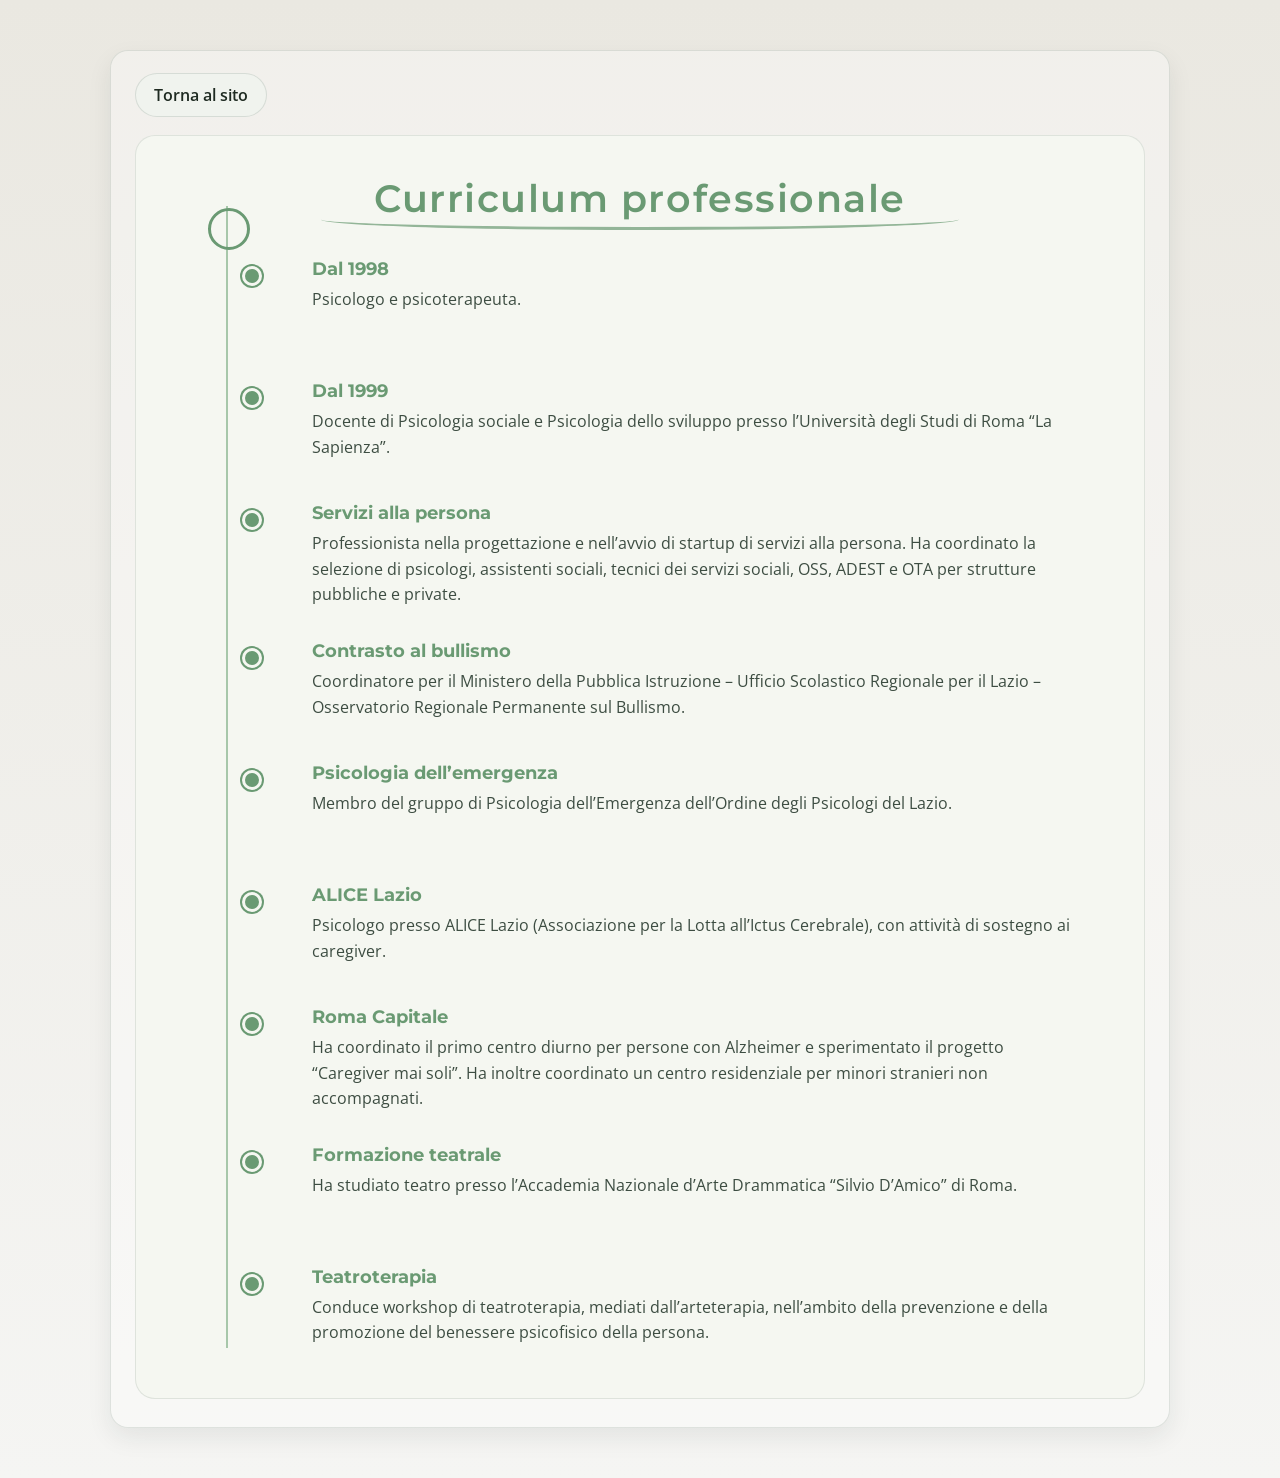
==== cv.html @ eeea7d8a "Add files via upload" ====
<!DOCTYPE html>
<html lang="it">
<head>
    <meta charset="UTF-8">
    <meta name="viewport" content="width=device-width, initial-scale=1.0">
    <title>Curriculum - Dr. Salvatore Traina</title>
    <link rel="preconnect" href="https://fonts.googleapis.com">
    <link rel="preconnect" href="https://fonts.gstatic.com" crossorigin>
    <link href="https://fonts.googleapis.com/css2?family=Montserrat:wght@400;500;600;700&family=Open+Sans:wght@300;400;600;700&display=swap" rel="stylesheet">
    <style>
        :root {
            --bg: #f3f3f0;
            --panel: #f5f7f1;
            --line: #b9d7b5;
            --green: #a7c7aa;
            --green-deep: #6a9a73;
            --text: #1e2a21;
            --muted: #3d4d42;
            --shadow: rgba(30, 42, 33, 0.08);
        }

        * { box-sizing: border-box; }

        body {
            margin: 0;
            font-family: 'Open Sans', sans-serif;
            background: linear-gradient(180deg, #eae8e1 0%, #f5f5f3 100%);
            color: var(--text);
        }

        .page {
            max-width: 1100px;
            margin: 30px auto;
            padding: 20px;
        }

        .cv-shell {
            background: rgba(255,255,255,0.35);
            border: 1px solid rgba(115, 136, 120, 0.2);
            border-radius: 18px;
            box-shadow: 0 10px 25px var(--shadow);
            padding: 22px 24px 28px;
        }

        .toolbar {
            display: flex;
            justify-content: space-between;
            align-items: center;
            margin-bottom: 18px;
            gap: 16px;
        }

        .btn {
            display: inline-flex;
            align-items: center;
            justify-content: center;
            text-decoration: none;
            border-radius: 999px;
            padding: 10px 18px;
            font-weight: 600;
            transition: 0.2s ease;
            border: 1px solid transparent;
        }

        .btn-home {
            background: #f0f3ee;
            border-color: rgba(69, 90, 74, 0.15);
            color: var(--text);
        }

        .btn-home:hover {
            background: #e6ece4;
        }

        .cv-card {
            background: var(--panel);
            border: 1px solid rgba(115, 136, 120, 0.18);
            border-radius: 20px;
            padding: 24px 24px 10px;
            position: relative;
            overflow: hidden;
        }

        .cv-card::before {
            content: "";
            position: absolute;
            left: 90px;
            top: 70px;
            bottom: 50px;
            width: 2px;
            background: linear-gradient(180deg, var(--green) 0%, var(--green) 100%);
        }

        .cv-card::after {
            content: "";
            position: absolute;
            left: 72px;
            top: 72px;
            width: 36px;
            height: 36px;
            border: 3px solid var(--green-deep);
            border-radius: 50%;
            background: transparent;
            transform: rotate(45deg);
        }

        h1 {
            font-family: 'Montserrat', sans-serif;
            font-size: clamp(2.2rem, 3vw, 3.4rem);
            line-height: 1.1;
            text-align: center;
            margin: 18px 0 18px;
            color: var(--green-deep);
            letter-spacing: 0.04em;
            font-weight: 600;
            position: relative;
        }

        h1 .cap {
            display: inline-block;
            position: relative;
        }

        h1 .cap::before {
            content: "";
            position: absolute;
            left: 50%;
            transform: translateX(-50%);
            bottom: -10px;
            width: 120%;
            height: 18px;
            border: 3px solid rgba(106, 154, 115, 0.7);
            border-top: 0;
            border-left: 0;
            border-right: 0;
            border-radius: 50%;
        }

        .timeline {
            position: relative;
            margin-left: 120px;
            padding-top: 20px;
        }

        .item {
            position: relative;
            padding-left: 32px;
            margin-bottom: 32px;
            min-height: 90px;
        }

        .item::before {
            content: "";
            position: absolute;
            left: -38px;
            top: 8px;
            width: 14px;
            height: 14px;
            background: var(--green-deep);
            border-radius: 50%;
            border: 3px solid #f5f7f1;
            box-shadow: 0 0 0 2px var(--green-deep);
        }

        .year {
            display: inline-block;
            font-family: 'Montserrat', sans-serif;
            font-weight: 700;
            font-size: 1.1rem;
            margin-bottom: 8px;
            color: var(--green-deep);
        }

        .title {
            font-size: clamp(1.1rem, 1.5vw, 1.5rem);
            font-weight: 700;
            margin: 0 0 8px;
            color: var(--text);
        }

        .desc {
            margin: 0;
            line-height: 1.6;
            color: var(--muted);
            max-width: 760px;
            font-size: 1rem;
        }

        .badge {
            display: inline-block;
            margin-bottom: 6px;
            color: var(--green-deep);
            font-weight: 700;
        }

        @media (max-width: 700px) {
            .page { padding: 12px; }
            .cv-shell { padding: 16px; }
            .toolbar { display: flex; justify-content: center; }
            .cv-card::before { left: 32px; }
            .cv-card::after { left: 14px; }
            .timeline {
                margin-left: 50px;
                padding-top: 10px;
            }
            .item { padding-left: 18px; }
            .item::before { left: -22px; }
        }
    </style>
</head>
<body>
    <div class="page">
        <div class="cv-shell">
            <div class="toolbar">
                <a href="index.html" class="btn btn-home">Torna al sito</a>
            </div>

            <div class="cv-card">
                <h1><span class="cap">Curriculum professionale</span></h1>

                <div class="timeline">
                    <div class="item">
                        <div class="year">Dal 1998</div>
                        <p class="desc">Psicologo e psicoterapeuta.</p>
                    </div>

                    <div class="item">
                        <div class="year">Dal 1999</div>
                        <p class="desc">Docente di Psicologia sociale e Psicologia dello sviluppo presso l’Università degli Studi di Roma “La Sapienza”.</p>
                    </div>

                    <div class="item">
                        <div class="year">Servizi alla persona</div>
                        <p class="desc">Professionista nella progettazione e nell’avvio di startup di servizi alla persona. Ha coordinato la selezione di psicologi, assistenti sociali, tecnici dei servizi sociali, OSS, ADEST e OTA per strutture pubbliche e private.</p>
                    </div>

                    <div class="item">
                        <div class="year">Contrasto al bullismo</div>
                        <p class="desc">Coordinatore per il Ministero della Pubblica Istruzione – Ufficio Scolastico Regionale per il Lazio – Osservatorio Regionale Permanente sul Bullismo.</p>
                    </div>

                    <div class="item">
                        <div class="year">Psicologia dell’emergenza</div>
                        <p class="desc">Membro del gruppo di Psicologia dell’Emergenza dell’Ordine degli Psicologi del Lazio.</p>
                    </div>

                    <div class="item">
                        <div class="year">ALICE Lazio</div>
                        <p class="desc">Psicologo presso ALICE Lazio (Associazione per la Lotta all’Ictus Cerebrale), con attività di sostegno ai caregiver.</p>
                    </div>

                    <div class="item">
                        <div class="year">Roma Capitale</div>
                        <p class="desc">Ha coordinato il primo centro diurno per persone con Alzheimer e sperimentato il progetto “Caregiver mai soli”. Ha inoltre coordinato un centro residenziale per minori stranieri non accompagnati.</p>
                    </div>

                    <div class="item">
                        <div class="year">Formazione teatrale</div>
                        <p class="desc">Ha studiato teatro presso l’Accademia Nazionale d’Arte Drammatica “Silvio D’Amico” di Roma.</p>
                    </div>

                    <div class="item">
                        <div class="year">Teatroterapia</div>
                        <p class="desc">
                            Conduce workshop di teatroterapia, mediati dall’arteterapia, nell’ambito della prevenzione e della promozione del benessere psicofisico della persona.
                        </p>
                    </div>
                </div>
            </div>
        </div>
    </div>
</body>
</html>
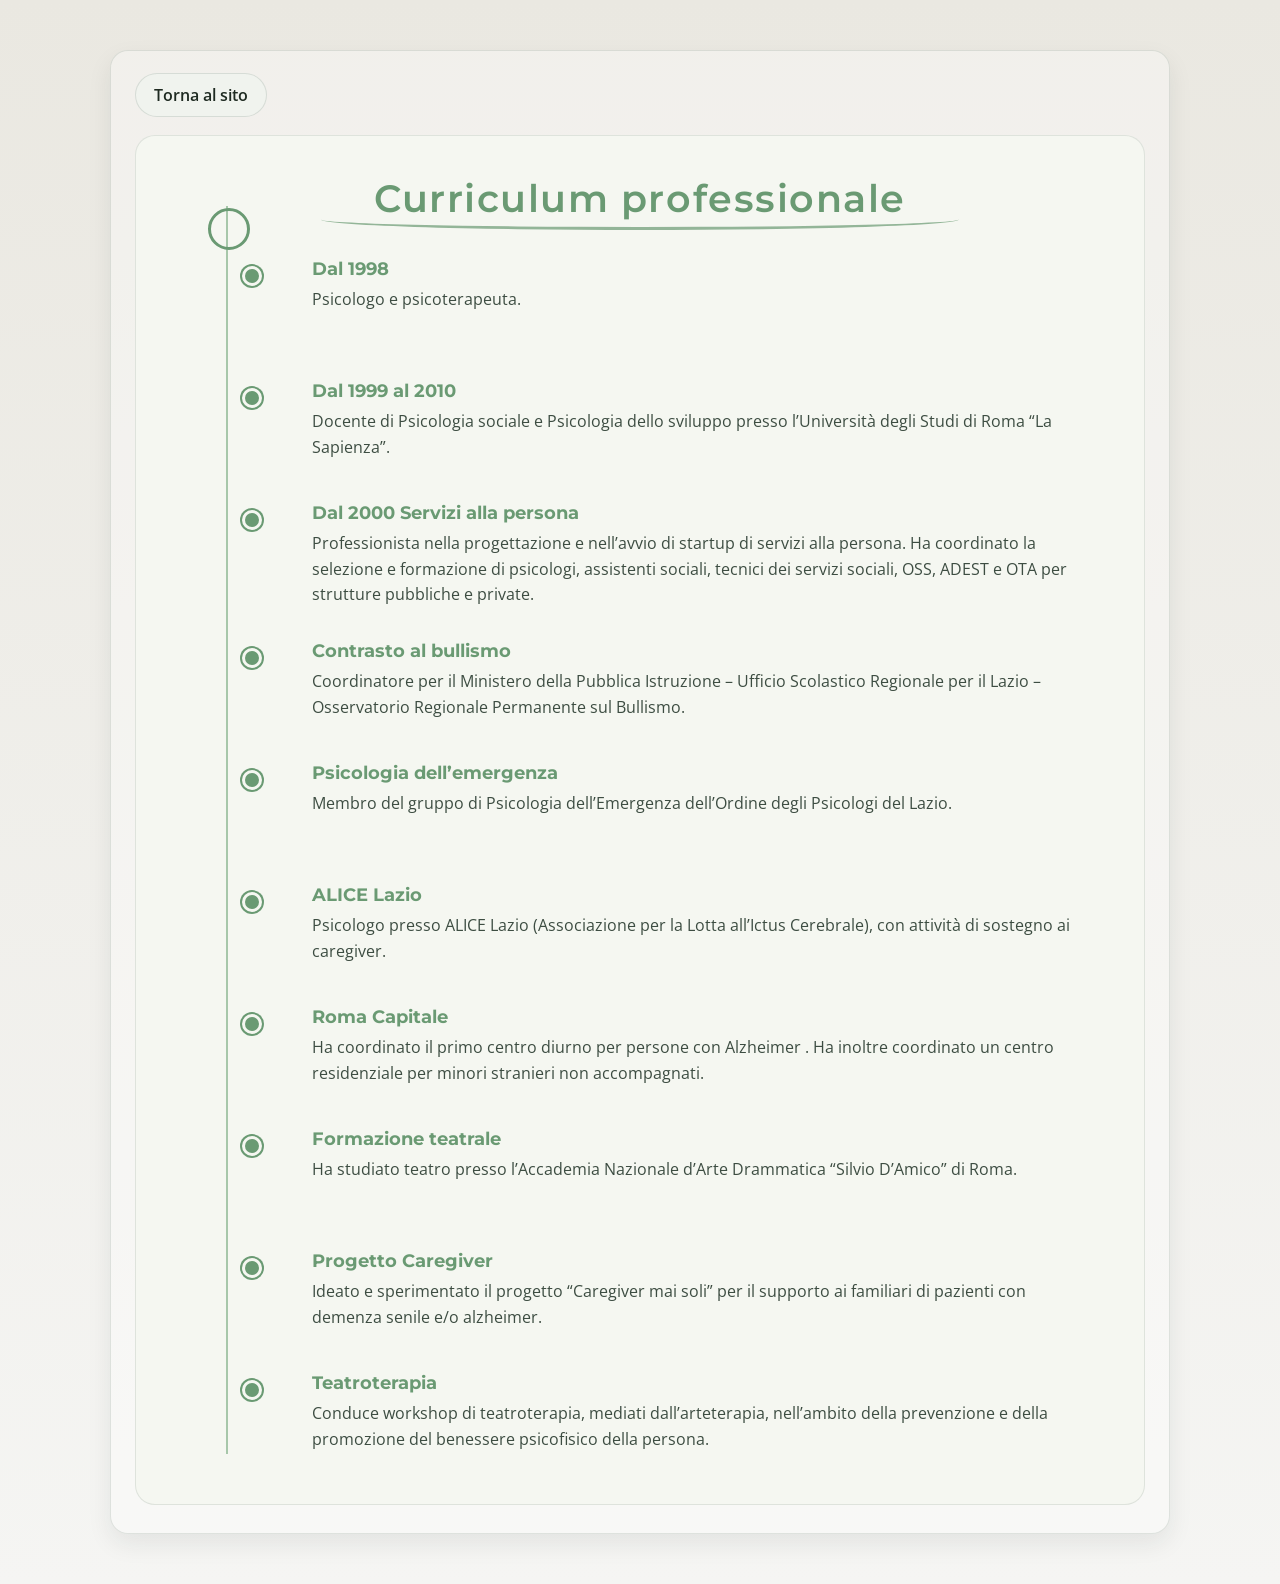
==== commit 8e3470ca: "Add files via upload" ====
--- a/cv.html
+++ b/cv.html
@@ -220,18 +220,18 @@
 
                 <div class="timeline">
                     <div class="item">
-                        <div class="year">Dal 1998</div>
+                        <div class="year">Dal 1998 </div>
                         <p class="desc">Psicologo e psicoterapeuta.</p>
                     </div>
 
                     <div class="item">
-                        <div class="year">Dal 1999</div>
+                        <div class="year">Dal 1999 al 2010</div>
                         <p class="desc">Docente di Psicologia sociale e Psicologia dello sviluppo presso l’Università degli Studi di Roma “La Sapienza”.</p>
                     </div>
 
                     <div class="item">
-                        <div class="year">Servizi alla persona</div>
-                        <p class="desc">Professionista nella progettazione e nell’avvio di startup di servizi alla persona. Ha coordinato la selezione di psicologi, assistenti sociali, tecnici dei servizi sociali, OSS, ADEST e OTA per strutture pubbliche e private.</p>
+                        <div class="year">Dal 2000 Servizi alla persona</div>
+                        <p class="desc">Professionista nella progettazione e nell’avvio di startup di servizi alla persona. Ha coordinato la selezione e formazione di psicologi, assistenti sociali, tecnici dei servizi sociali, OSS, ADEST e OTA per strutture pubbliche e private.</p>
                     </div>
 
                     <div class="item">
@@ -251,12 +251,17 @@
 
                     <div class="item">
                         <div class="year">Roma Capitale</div>
-                        <p class="desc">Ha coordinato il primo centro diurno per persone con Alzheimer e sperimentato il progetto “Caregiver mai soli”. Ha inoltre coordinato un centro residenziale per minori stranieri non accompagnati.</p>
+                        <p class="desc">Ha coordinato il primo centro diurno per persone con Alzheimer . Ha inoltre coordinato un centro residenziale per minori stranieri non accompagnati.</p>
                     </div>
 
                     <div class="item">
                         <div class="year">Formazione teatrale</div>
                         <p class="desc">Ha studiato teatro presso l’Accademia Nazionale d’Arte Drammatica “Silvio D’Amico” di Roma.</p>
+                    </div>
+
+                    <div class="item">
+                        <div class="year">Progetto Caregiver</div>
+                        <p class="desc">Ideato e sperimentato il progetto “Caregiver mai soli” per il supporto ai familiari di pazienti con demenza senile e/o alzheimer.</p>
                     </div>
 
                     <div class="item">
